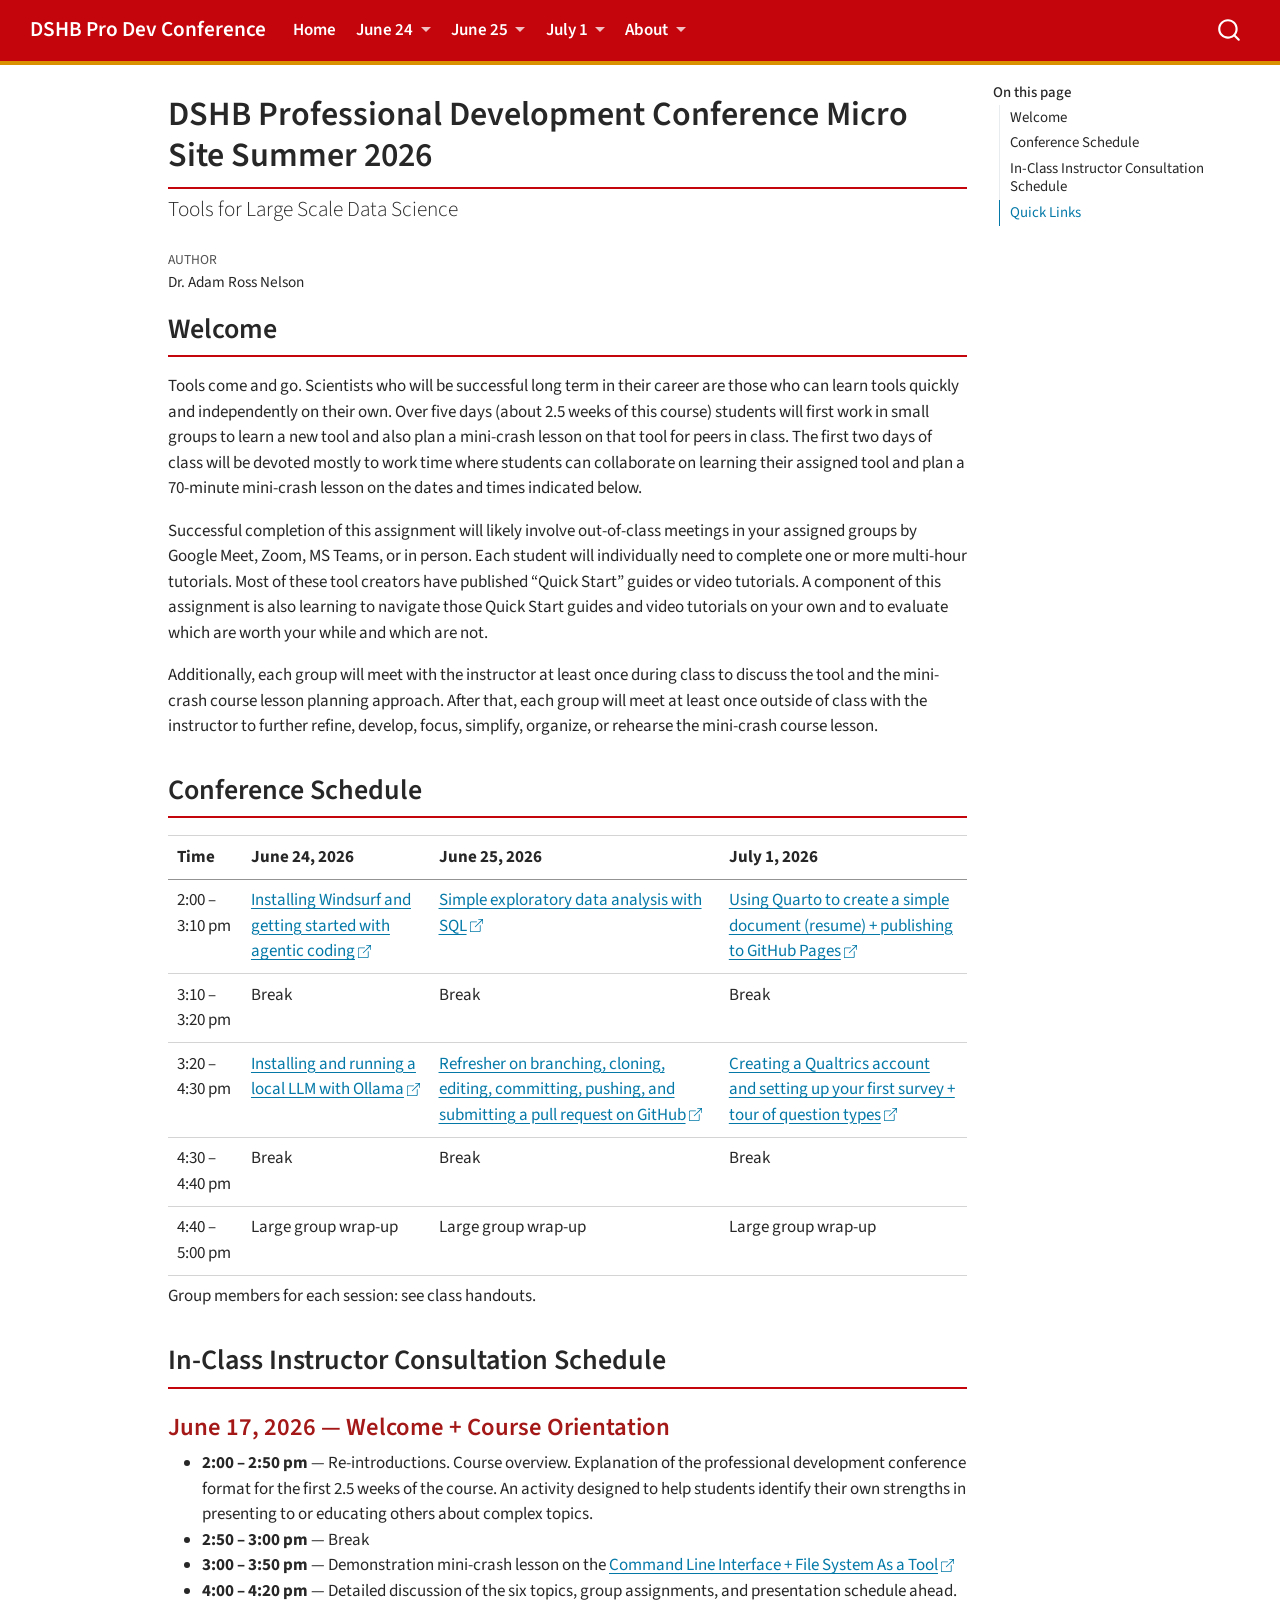
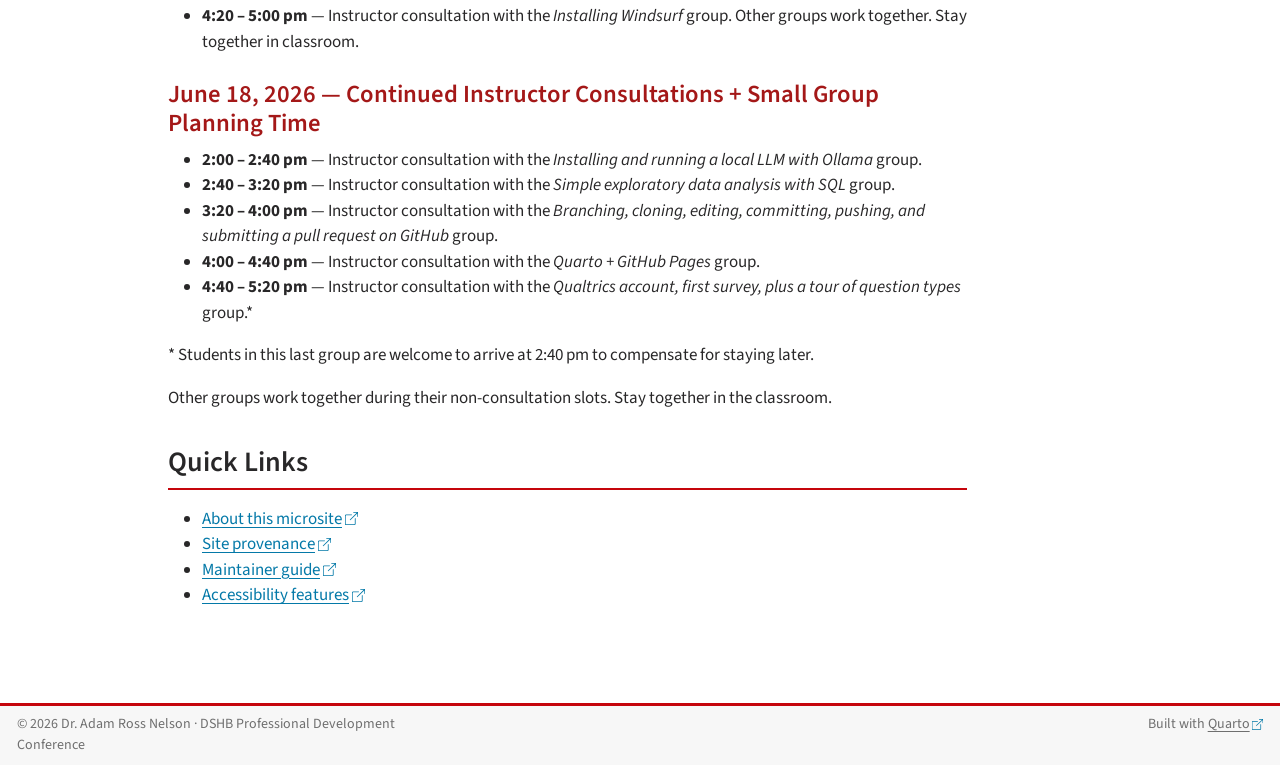
==== index.html @ 9e58dafc "Built site for gh-pages" ====
<!DOCTYPE html>
<html xmlns="http://www.w3.org/1999/xhtml" lang="en" xml:lang="en"><head>

<meta charset="utf-8">
<meta name="generator" content="quarto-1.6.39">

<meta name="viewport" content="width=device-width, initial-scale=1.0, user-scalable=yes">

<meta name="author" content="Dr.&nbsp;Adam Ross Nelson">

<title>DSHB Professional Development Conference Micro Site Summer 2026 – DSHB Pro Dev Conference</title>
<style>
code{white-space: pre-wrap;}
span.smallcaps{font-variant: small-caps;}
div.columns{display: flex; gap: min(4vw, 1.5em);}
div.column{flex: auto; overflow-x: auto;}
div.hanging-indent{margin-left: 1.5em; text-indent: -1.5em;}
ul.task-list{list-style: none;}
ul.task-list li input[type="checkbox"] {
  width: 0.8em;
  margin: 0 0.8em 0.2em -1em; /* quarto-specific, see https://github.com/quarto-dev/quarto-cli/issues/4556 */ 
  vertical-align: middle;
}
</style>


<script src="site_libs/quarto-nav/quarto-nav.js"></script>
<script src="site_libs/clipboard/clipboard.min.js"></script>
<script src="site_libs/quarto-search/autocomplete.umd.js"></script>
<script src="site_libs/quarto-search/fuse.min.js"></script>
<script src="site_libs/quarto-search/quarto-search.js"></script>
<meta name="quarto:offset" content="./">
<script src="site_libs/quarto-html/quarto.js"></script>
<script src="site_libs/quarto-html/popper.min.js"></script>
<script src="site_libs/quarto-html/tippy.umd.min.js"></script>
<script src="site_libs/quarto-html/anchor.min.js"></script>
<link href="site_libs/quarto-html/tippy.css" rel="stylesheet">
<link href="site_libs/quarto-html/quarto-syntax-highlighting-e26003cea8cd680ca0c55a263523d882.css" rel="stylesheet" id="quarto-text-highlighting-styles">
<script src="site_libs/bootstrap/bootstrap.min.js"></script>
<link href="site_libs/bootstrap/bootstrap-icons.css" rel="stylesheet">
<link href="site_libs/bootstrap/bootstrap-525c7c8bb0bfc85560ce7a833b1a6dbb.min.css" rel="stylesheet" append-hash="true" id="quarto-bootstrap" data-mode="light">
<script id="quarto-search-options" type="application/json">{
  "location": "navbar",
  "copy-button": false,
  "collapse-after": 3,
  "panel-placement": "end",
  "type": "overlay",
  "limit": 50,
  "keyboard-shortcut": [
    "f",
    "/",
    "s"
  ],
  "show-item-context": false,
  "language": {
    "search-no-results-text": "No results",
    "search-matching-documents-text": "matching documents",
    "search-copy-link-title": "Copy link to search",
    "search-hide-matches-text": "Hide additional matches",
    "search-more-match-text": "more match in this document",
    "search-more-matches-text": "more matches in this document",
    "search-clear-button-title": "Clear",
    "search-text-placeholder": "",
    "search-detached-cancel-button-title": "Cancel",
    "search-submit-button-title": "Submit",
    "search-label": "Search"
  }
}</script>


<link rel="stylesheet" href="styles.css">
</head>

<body class="nav-fixed">

<div id="quarto-search-results"></div>
  <header id="quarto-header" class="headroom fixed-top">
    <nav class="navbar navbar-expand-lg " data-bs-theme="dark">
      <div class="navbar-container container-fluid">
      <div class="navbar-brand-container mx-auto">
    <a class="navbar-brand" href="./index.html">
    <span class="navbar-title">DSHB Pro Dev Conference</span>
    </a>
  </div>
            <div id="quarto-search" class="" title="Search"></div>
          <button class="navbar-toggler" type="button" data-bs-toggle="collapse" data-bs-target="#navbarCollapse" aria-controls="navbarCollapse" role="menu" aria-expanded="false" aria-label="Toggle navigation" onclick="if (window.quartoToggleHeadroom) { window.quartoToggleHeadroom(); }">
  <span class="navbar-toggler-icon"></span>
</button>
          <div class="collapse navbar-collapse" id="navbarCollapse">
            <ul class="navbar-nav navbar-nav-scroll me-auto">
  <li class="nav-item">
    <a class="nav-link active" href="./index.html" aria-current="page"> 
<span class="menu-text">Home</span></a>
  </li>  
  <li class="nav-item dropdown ">
    <a class="nav-link dropdown-toggle" href="#" id="nav-menu-june-24" role="link" data-bs-toggle="dropdown" aria-expanded="false">
 <span class="menu-text">June 24</span>
    </a>
    <ul class="dropdown-menu" aria-labelledby="nav-menu-june-24">    
        <li>
    <a class="dropdown-item" href="./topics/windsurf.html">
 <span class="dropdown-text">Installing Windsurf and Getting Started with Agentic Coding</span></a>
  </li>  
        <li>
    <a class="dropdown-item" href="./topics/ollama.html">
 <span class="dropdown-text">Installing and Running a Local LLM with Ollama</span></a>
  </li>  
    </ul>
  </li>
  <li class="nav-item dropdown ">
    <a class="nav-link dropdown-toggle" href="#" id="nav-menu-june-25" role="link" data-bs-toggle="dropdown" aria-expanded="false">
 <span class="menu-text">June 25</span>
    </a>
    <ul class="dropdown-menu" aria-labelledby="nav-menu-june-25">    
        <li>
    <a class="dropdown-item" href="./topics/sql.html">
 <span class="dropdown-text">Simple Exploratory Data Analysis with SQL</span></a>
  </li>  
        <li>
    <a class="dropdown-item" href="./topics/github.html">
 <span class="dropdown-text">GitHub Refresher (Branching, Pull Requests, and More)</span></a>
  </li>  
    </ul>
  </li>
  <li class="nav-item dropdown ">
    <a class="nav-link dropdown-toggle" href="#" id="nav-menu-july-1" role="link" data-bs-toggle="dropdown" aria-expanded="false">
 <span class="menu-text">July 1</span>
    </a>
    <ul class="dropdown-menu" aria-labelledby="nav-menu-july-1">    
        <li>
    <a class="dropdown-item" href="./topics/quarto.html">
 <span class="dropdown-text">Using Quarto to Create a Simple Document</span></a>
  </li>  
        <li>
    <a class="dropdown-item" href="./topics/qualtrics.html">
 <span class="dropdown-text">Creating a Qualtrics Account and First Survey</span></a>
  </li>  
    </ul>
  </li>
  <li class="nav-item dropdown ">
    <a class="nav-link dropdown-toggle" href="#" id="nav-menu-about" role="link" data-bs-toggle="dropdown" aria-expanded="false">
 <span class="menu-text">About</span>
    </a>
    <ul class="dropdown-menu" aria-labelledby="nav-menu-about">    
        <li>
    <a class="dropdown-item" href="./about.html">
 <span class="dropdown-text">About This Microsite</span></a>
  </li>  
        <li>
    <a class="dropdown-item" href="./provenance.html">
 <span class="dropdown-text">Site Provenance</span></a>
  </li>  
        <li>
    <a class="dropdown-item" href="./maintainer-guide.html">
 <span class="dropdown-text">Maintainer Guide</span></a>
  </li>  
        <li>
    <a class="dropdown-item" href="./accessibility.html">
 <span class="dropdown-text">Accessibility Features</span></a>
  </li>  
    </ul>
  </li>
</ul>
          </div> <!-- /navcollapse -->
            <div class="quarto-navbar-tools">
</div>
      </div> <!-- /container-fluid -->
    </nav>
</header>
<!-- content -->
<div id="quarto-content" class="quarto-container page-columns page-rows-contents page-layout-article page-navbar">
<!-- sidebar -->
<!-- margin-sidebar -->
    <div id="quarto-margin-sidebar" class="sidebar margin-sidebar">
        <nav id="TOC" role="doc-toc" class="toc-active">
    <h2 id="toc-title">On this page</h2>
   
  <ul>
  <li><a href="#welcome" id="toc-welcome" class="nav-link active" data-scroll-target="#welcome">Welcome</a></li>
  <li><a href="#conference-schedule" id="toc-conference-schedule" class="nav-link" data-scroll-target="#conference-schedule">Conference Schedule</a></li>
  <li><a href="#in-class-instructor-consultation-schedule" id="toc-in-class-instructor-consultation-schedule" class="nav-link" data-scroll-target="#in-class-instructor-consultation-schedule">In-Class Instructor Consultation Schedule</a>
  <ul class="collapse">
  <li><a href="#june-17-2026-welcome-course-orientation" id="toc-june-17-2026-welcome-course-orientation" class="nav-link" data-scroll-target="#june-17-2026-welcome-course-orientation">June 17, 2026 — Welcome + Course Orientation</a></li>
  <li><a href="#june-18-2026-continued-instructor-consultations-small-group-planning-time" id="toc-june-18-2026-continued-instructor-consultations-small-group-planning-time" class="nav-link" data-scroll-target="#june-18-2026-continued-instructor-consultations-small-group-planning-time">June 18, 2026 — Continued Instructor Consultations + Small Group Planning Time</a></li>
  </ul></li>
  <li><a href="#quick-links" id="toc-quick-links" class="nav-link" data-scroll-target="#quick-links">Quick Links</a></li>
  </ul>
</nav>
    </div>
<!-- main -->
<main class="content" id="quarto-document-content">

<header id="title-block-header" class="quarto-title-block default">
<div class="quarto-title">
<h1 class="title">DSHB Professional Development Conference Micro Site Summer 2026</h1>
<p class="subtitle lead">Tools for Large Scale Data Science</p>
</div>



<div class="quarto-title-meta">

    <div>
    <div class="quarto-title-meta-heading">Author</div>
    <div class="quarto-title-meta-contents">
             <p>Dr.&nbsp;Adam Ross Nelson </p>
          </div>
  </div>
    
  
    
  </div>
  


</header>


<section id="welcome" class="level2">
<h2 class="anchored" data-anchor-id="welcome">Welcome</h2>
<p>Tools come and go. Scientists who will be successful long term in their career are those who can learn tools quickly and independently on their own. Over five days (about 2.5 weeks of this course) students will first work in small groups to learn a new tool and also plan a mini-crash lesson on that tool for peers in class. The first two days of class will be devoted mostly to work time where students can collaborate on learning their assigned tool and plan a 70-minute mini-crash lesson on the dates and times indicated below.</p>
<p>Successful completion of this assignment will likely involve out-of-class meetings in your assigned groups by Google Meet, Zoom, MS Teams, or in person. Each student will individually need to complete one or more multi-hour tutorials. Most of these tool creators have published “Quick Start” guides or video tutorials. A component of this assignment is also learning to navigate those Quick Start guides and video tutorials on your own and to evaluate which are worth your while and which are not.</p>
<p>Additionally, each group will meet with the instructor at least once during class to discuss the tool and the mini-crash course lesson planning approach. After that, each group will meet at least once outside of class with the instructor to further refine, develop, focus, simplify, organize, or rehearse the mini-crash course lesson.</p>
</section>
<section id="conference-schedule" class="level2">
<h2 class="anchored" data-anchor-id="conference-schedule">Conference Schedule</h2>
<table class="caption-top table">
<thead>
<tr class="header">
<th>Time</th>
<th>June 24, 2026</th>
<th>June 25, 2026</th>
<th>July 1, 2026</th>
</tr>
</thead>
<tbody>
<tr class="odd">
<td>2:00 – 3:10 pm</td>
<td><a href="./topics/windsurf.html">Installing Windsurf and getting started with agentic coding</a></td>
<td><a href="./topics/sql.html">Simple exploratory data analysis with SQL</a></td>
<td><a href="./topics/quarto.html">Using Quarto to create a simple document (resume) + publishing to GitHub Pages</a></td>
</tr>
<tr class="even">
<td>3:10 – 3:20 pm</td>
<td>Break</td>
<td>Break</td>
<td>Break</td>
</tr>
<tr class="odd">
<td>3:20 – 4:30 pm</td>
<td><a href="./topics/ollama.html">Installing and running a local LLM with Ollama</a></td>
<td><a href="./topics/github.html">Refresher on branching, cloning, editing, committing, pushing, and submitting a pull request on GitHub</a></td>
<td><a href="./topics/qualtrics.html">Creating a Qualtrics account and setting up your first survey + tour of question types</a></td>
</tr>
<tr class="even">
<td>4:30 – 4:40 pm</td>
<td>Break</td>
<td>Break</td>
<td>Break</td>
</tr>
<tr class="odd">
<td>4:40 – 5:00 pm</td>
<td>Large group wrap-up</td>
<td>Large group wrap-up</td>
<td>Large group wrap-up</td>
</tr>
</tbody>
</table>
<p>Group members for each session: see class handouts.</p>
</section>
<section id="in-class-instructor-consultation-schedule" class="level2">
<h2 class="anchored" data-anchor-id="in-class-instructor-consultation-schedule">In-Class Instructor Consultation Schedule</h2>
<section id="june-17-2026-welcome-course-orientation" class="level3">
<h3 class="anchored" data-anchor-id="june-17-2026-welcome-course-orientation">June 17, 2026 — Welcome + Course Orientation</h3>
<ul>
<li><strong>2:00 – 2:50 pm</strong> — Re-introductions. Course overview. Explanation of the professional development conference format for the first 2.5 weeks of the course. An activity designed to help students identify their own strengths in presenting to or educating others about complex topics.</li>
<li><strong>2:50 – 3:00 pm</strong> — Break</li>
<li><strong>3:00 – 3:50 pm</strong> — Demonstration mini-crash lesson on the <a href="./topics/cli.html">Command Line Interface + File System As a Tool</a></li>
<li><strong>4:00 – 4:20 pm</strong> — Detailed discussion of the six topics, group assignments, and presentation schedule ahead.</li>
<li><strong>4:20 – 5:00 pm</strong> — Instructor consultation with the <em>Installing Windsurf</em> group. Other groups work together. Stay together in classroom.</li>
</ul>
</section>
<section id="june-18-2026-continued-instructor-consultations-small-group-planning-time" class="level3">
<h3 class="anchored" data-anchor-id="june-18-2026-continued-instructor-consultations-small-group-planning-time">June 18, 2026 — Continued Instructor Consultations + Small Group Planning Time</h3>
<ul>
<li><strong>2:00 – 2:40 pm</strong> — Instructor consultation with the <em>Installing and running a local LLM with Ollama</em> group.</li>
<li><strong>2:40 – 3:20 pm</strong> — Instructor consultation with the <em>Simple exploratory data analysis with SQL</em> group.</li>
<li><strong>3:20 – 4:00 pm</strong> — Instructor consultation with the <em>Branching, cloning, editing, committing, pushing, and submitting a pull request on GitHub</em> group.</li>
<li><strong>4:00 – 4:40 pm</strong> — Instructor consultation with the <em>Quarto + GitHub Pages</em> group.</li>
<li><strong>4:40 – 5:20 pm</strong> — Instructor consultation with the <em>Qualtrics account, first survey, plus a tour of question types</em> group.*</li>
</ul>
<p>* Students in this last group are welcome to arrive at 2:40 pm to compensate for staying later.</p>
<p>Other groups work together during their non-consultation slots. Stay together in the classroom.</p>
</section>
</section>
<section id="quick-links" class="level2">
<h2 class="anchored" data-anchor-id="quick-links">Quick Links</h2>
<ul>
<li><a href="./about.html">About this microsite</a></li>
<li><a href="./provenance.html">Site provenance</a></li>
<li><a href="./maintainer-guide.html">Maintainer guide</a></li>
<li><a href="./accessibility.html">Accessibility features</a></li>
</ul>


</section>

<a onclick="window.scrollTo(0, 0); return false;" role="button" id="quarto-back-to-top"><i class="bi bi-arrow-up"></i> Back to top</a></main> <!-- /main -->
<script id="quarto-html-after-body" type="application/javascript">
window.document.addEventListener("DOMContentLoaded", function (event) {
  const toggleBodyColorMode = (bsSheetEl) => {
    const mode = bsSheetEl.getAttribute("data-mode");
    const bodyEl = window.document.querySelector("body");
    if (mode === "dark") {
      bodyEl.classList.add("quarto-dark");
      bodyEl.classList.remove("quarto-light");
    } else {
      bodyEl.classList.add("quarto-light");
      bodyEl.classList.remove("quarto-dark");
    }
  }
  const toggleBodyColorPrimary = () => {
    const bsSheetEl = window.document.querySelector("link#quarto-bootstrap");
    if (bsSheetEl) {
      toggleBodyColorMode(bsSheetEl);
    }
  }
  toggleBodyColorPrimary();  
  const icon = "";
  const anchorJS = new window.AnchorJS();
  anchorJS.options = {
    placement: 'right',
    icon: icon
  };
  anchorJS.add('.anchored');
  const isCodeAnnotation = (el) => {
    for (const clz of el.classList) {
      if (clz.startsWith('code-annotation-')) {                     
        return true;
      }
    }
    return false;
  }
  const onCopySuccess = function(e) {
    // button target
    const button = e.trigger;
    // don't keep focus
    button.blur();
    // flash "checked"
    button.classList.add('code-copy-button-checked');
    var currentTitle = button.getAttribute("title");
    button.setAttribute("title", "Copied!");
    let tooltip;
    if (window.bootstrap) {
      button.setAttribute("data-bs-toggle", "tooltip");
      button.setAttribute("data-bs-placement", "left");
      button.setAttribute("data-bs-title", "Copied!");
      tooltip = new bootstrap.Tooltip(button, 
        { trigger: "manual", 
          customClass: "code-copy-button-tooltip",
          offset: [0, -8]});
      tooltip.show();    
    }
    setTimeout(function() {
      if (tooltip) {
        tooltip.hide();
        button.removeAttribute("data-bs-title");
        button.removeAttribute("data-bs-toggle");
        button.removeAttribute("data-bs-placement");
      }
      button.setAttribute("title", currentTitle);
      button.classList.remove('code-copy-button-checked');
    }, 1000);
    // clear code selection
    e.clearSelection();
  }
  const getTextToCopy = function(trigger) {
      const codeEl = trigger.previousElementSibling.cloneNode(true);
      for (const childEl of codeEl.children) {
        if (isCodeAnnotation(childEl)) {
          childEl.remove();
        }
      }
      return codeEl.innerText;
  }
  const clipboard = new window.ClipboardJS('.code-copy-button:not([data-in-quarto-modal])', {
    text: getTextToCopy
  });
  clipboard.on('success', onCopySuccess);
  if (window.document.getElementById('quarto-embedded-source-code-modal')) {
    const clipboardModal = new window.ClipboardJS('.code-copy-button[data-in-quarto-modal]', {
      text: getTextToCopy,
      container: window.document.getElementById('quarto-embedded-source-code-modal')
    });
    clipboardModal.on('success', onCopySuccess);
  }
    var localhostRegex = new RegExp(/^(?:http|https):\/\/localhost\:?[0-9]*\//);
    var mailtoRegex = new RegExp(/^mailto:/);
      var filterRegex = new RegExp("https:\/\/adamrossnelson\.github\.io\/dshb-mock-micro\/");
    var isInternal = (href) => {
        return filterRegex.test(href) || localhostRegex.test(href) || mailtoRegex.test(href);
    }
    // Inspect non-navigation links and adorn them if external
 	var links = window.document.querySelectorAll('a[href]:not(.nav-link):not(.navbar-brand):not(.toc-action):not(.sidebar-link):not(.sidebar-item-toggle):not(.pagination-link):not(.no-external):not([aria-hidden]):not(.dropdown-item):not(.quarto-navigation-tool):not(.about-link)');
    for (var i=0; i<links.length; i++) {
      const link = links[i];
      if (!isInternal(link.href)) {
        // undo the damage that might have been done by quarto-nav.js in the case of
        // links that we want to consider external
        if (link.dataset.originalHref !== undefined) {
          link.href = link.dataset.originalHref;
        }
          // target, if specified
          link.setAttribute("target", "_blank");
          if (link.getAttribute("rel") === null) {
            link.setAttribute("rel", "noopener");
          }
          // default icon
          link.classList.add("external");
      }
    }
  function tippyHover(el, contentFn, onTriggerFn, onUntriggerFn) {
    const config = {
      allowHTML: true,
      maxWidth: 500,
      delay: 100,
      arrow: false,
      appendTo: function(el) {
          return el.parentElement;
      },
      interactive: true,
      interactiveBorder: 10,
      theme: 'quarto',
      placement: 'bottom-start',
    };
    if (contentFn) {
      config.content = contentFn;
    }
    if (onTriggerFn) {
      config.onTrigger = onTriggerFn;
    }
    if (onUntriggerFn) {
      config.onUntrigger = onUntriggerFn;
    }
    window.tippy(el, config); 
  }
  const noterefs = window.document.querySelectorAll('a[role="doc-noteref"]');
  for (var i=0; i<noterefs.length; i++) {
    const ref = noterefs[i];
    tippyHover(ref, function() {
      // use id or data attribute instead here
      let href = ref.getAttribute('data-footnote-href') || ref.getAttribute('href');
      try { href = new URL(href).hash; } catch {}
      const id = href.replace(/^#\/?/, "");
      const note = window.document.getElementById(id);
      if (note) {
        return note.innerHTML;
      } else {
        return "";
      }
    });
  }
  const xrefs = window.document.querySelectorAll('a.quarto-xref');
  const processXRef = (id, note) => {
    // Strip column container classes
    const stripColumnClz = (el) => {
      el.classList.remove("page-full", "page-columns");
      if (el.children) {
        for (const child of el.children) {
          stripColumnClz(child);
        }
      }
    }
    stripColumnClz(note)
    if (id === null || id.startsWith('sec-')) {
      // Special case sections, only their first couple elements
      const container = document.createElement("div");
      if (note.children && note.children.length > 2) {
        container.appendChild(note.children[0].cloneNode(true));
        for (let i = 1; i < note.children.length; i++) {
          const child = note.children[i];
          if (child.tagName === "P" && child.innerText === "") {
            continue;
          } else {
            container.appendChild(child.cloneNode(true));
            break;
          }
        }
        if (window.Quarto?.typesetMath) {
          window.Quarto.typesetMath(container);
        }
        return container.innerHTML
      } else {
        if (window.Quarto?.typesetMath) {
          window.Quarto.typesetMath(note);
        }
        return note.innerHTML;
      }
    } else {
      // Remove any anchor links if they are present
      const anchorLink = note.querySelector('a.anchorjs-link');
      if (anchorLink) {
        anchorLink.remove();
      }
      if (window.Quarto?.typesetMath) {
        window.Quarto.typesetMath(note);
      }
      if (note.classList.contains("callout")) {
        return note.outerHTML;
      } else {
        return note.innerHTML;
      }
    }
  }
  for (var i=0; i<xrefs.length; i++) {
    const xref = xrefs[i];
    tippyHover(xref, undefined, function(instance) {
      instance.disable();
      let url = xref.getAttribute('href');
      let hash = undefined; 
      if (url.startsWith('#')) {
        hash = url;
      } else {
        try { hash = new URL(url).hash; } catch {}
      }
      if (hash) {
        const id = hash.replace(/^#\/?/, "");
        const note = window.document.getElementById(id);
        if (note !== null) {
          try {
            const html = processXRef(id, note.cloneNode(true));
            instance.setContent(html);
          } finally {
            instance.enable();
            instance.show();
          }
        } else {
          // See if we can fetch this
          fetch(url.split('#')[0])
          .then(res => res.text())
          .then(html => {
            const parser = new DOMParser();
            const htmlDoc = parser.parseFromString(html, "text/html");
            const note = htmlDoc.getElementById(id);
            if (note !== null) {
              const html = processXRef(id, note);
              instance.setContent(html);
            } 
          }).finally(() => {
            instance.enable();
            instance.show();
          });
        }
      } else {
        // See if we can fetch a full url (with no hash to target)
        // This is a special case and we should probably do some content thinning / targeting
        fetch(url)
        .then(res => res.text())
        .then(html => {
          const parser = new DOMParser();
          const htmlDoc = parser.parseFromString(html, "text/html");
          const note = htmlDoc.querySelector('main.content');
          if (note !== null) {
            // This should only happen for chapter cross references
            // (since there is no id in the URL)
            // remove the first header
            if (note.children.length > 0 && note.children[0].tagName === "HEADER") {
              note.children[0].remove();
            }
            const html = processXRef(null, note);
            instance.setContent(html);
          } 
        }).finally(() => {
          instance.enable();
          instance.show();
        });
      }
    }, function(instance) {
    });
  }
      let selectedAnnoteEl;
      const selectorForAnnotation = ( cell, annotation) => {
        let cellAttr = 'data-code-cell="' + cell + '"';
        let lineAttr = 'data-code-annotation="' +  annotation + '"';
        const selector = 'span[' + cellAttr + '][' + lineAttr + ']';
        return selector;
      }
      const selectCodeLines = (annoteEl) => {
        const doc = window.document;
        const targetCell = annoteEl.getAttribute("data-target-cell");
        const targetAnnotation = annoteEl.getAttribute("data-target-annotation");
        const annoteSpan = window.document.querySelector(selectorForAnnotation(targetCell, targetAnnotation));
        const lines = annoteSpan.getAttribute("data-code-lines").split(",");
        const lineIds = lines.map((line) => {
          return targetCell + "-" + line;
        })
        let top = null;
        let height = null;
        let parent = null;
        if (lineIds.length > 0) {
            //compute the position of the single el (top and bottom and make a div)
            const el = window.document.getElementById(lineIds[0]);
            top = el.offsetTop;
            height = el.offsetHeight;
            parent = el.parentElement.parentElement;
          if (lineIds.length > 1) {
            const lastEl = window.document.getElementById(lineIds[lineIds.length - 1]);
            const bottom = lastEl.offsetTop + lastEl.offsetHeight;
            height = bottom - top;
          }
          if (top !== null && height !== null && parent !== null) {
            // cook up a div (if necessary) and position it 
            let div = window.document.getElementById("code-annotation-line-highlight");
            if (div === null) {
              div = window.document.createElement("div");
              div.setAttribute("id", "code-annotation-line-highlight");
              div.style.position = 'absolute';
              parent.appendChild(div);
            }
            div.style.top = top - 2 + "px";
            div.style.height = height + 4 + "px";
            div.style.left = 0;
            let gutterDiv = window.document.getElementById("code-annotation-line-highlight-gutter");
            if (gutterDiv === null) {
              gutterDiv = window.document.createElement("div");
              gutterDiv.setAttribute("id", "code-annotation-line-highlight-gutter");
              gutterDiv.style.position = 'absolute';
              const codeCell = window.document.getElementById(targetCell);
              const gutter = codeCell.querySelector('.code-annotation-gutter');
              gutter.appendChild(gutterDiv);
            }
            gutterDiv.style.top = top - 2 + "px";
            gutterDiv.style.height = height + 4 + "px";
          }
          selectedAnnoteEl = annoteEl;
        }
      };
      const unselectCodeLines = () => {
        const elementsIds = ["code-annotation-line-highlight", "code-annotation-line-highlight-gutter"];
        elementsIds.forEach((elId) => {
          const div = window.document.getElementById(elId);
          if (div) {
            div.remove();
          }
        });
        selectedAnnoteEl = undefined;
      };
        // Handle positioning of the toggle
    window.addEventListener(
      "resize",
      throttle(() => {
        elRect = undefined;
        if (selectedAnnoteEl) {
          selectCodeLines(selectedAnnoteEl);
        }
      }, 10)
    );
    function throttle(fn, ms) {
    let throttle = false;
    let timer;
      return (...args) => {
        if(!throttle) { // first call gets through
            fn.apply(this, args);
            throttle = true;
        } else { // all the others get throttled
            if(timer) clearTimeout(timer); // cancel #2
            timer = setTimeout(() => {
              fn.apply(this, args);
              timer = throttle = false;
            }, ms);
        }
      };
    }
      // Attach click handler to the DT
      const annoteDls = window.document.querySelectorAll('dt[data-target-cell]');
      for (const annoteDlNode of annoteDls) {
        annoteDlNode.addEventListener('click', (event) => {
          const clickedEl = event.target;
          if (clickedEl !== selectedAnnoteEl) {
            unselectCodeLines();
            const activeEl = window.document.querySelector('dt[data-target-cell].code-annotation-active');
            if (activeEl) {
              activeEl.classList.remove('code-annotation-active');
            }
            selectCodeLines(clickedEl);
            clickedEl.classList.add('code-annotation-active');
          } else {
            // Unselect the line
            unselectCodeLines();
            clickedEl.classList.remove('code-annotation-active');
          }
        });
      }
  const findCites = (el) => {
    const parentEl = el.parentElement;
    if (parentEl) {
      const cites = parentEl.dataset.cites;
      if (cites) {
        return {
          el,
          cites: cites.split(' ')
        };
      } else {
        return findCites(el.parentElement)
      }
    } else {
      return undefined;
    }
  };
  var bibliorefs = window.document.querySelectorAll('a[role="doc-biblioref"]');
  for (var i=0; i<bibliorefs.length; i++) {
    const ref = bibliorefs[i];
    const citeInfo = findCites(ref);
    if (citeInfo) {
      tippyHover(citeInfo.el, function() {
        var popup = window.document.createElement('div');
        citeInfo.cites.forEach(function(cite) {
          var citeDiv = window.document.createElement('div');
          citeDiv.classList.add('hanging-indent');
          citeDiv.classList.add('csl-entry');
          var biblioDiv = window.document.getElementById('ref-' + cite);
          if (biblioDiv) {
            citeDiv.innerHTML = biblioDiv.innerHTML;
          }
          popup.appendChild(citeDiv);
        });
        return popup.innerHTML;
      });
    }
  }
});
</script>
</div> <!-- /content -->
<footer class="footer">
  <div class="nav-footer">
    <div class="nav-footer-left">
<p>© 2026 Dr.&nbsp;Adam Ross Nelson · DSHB Professional Development Conference</p>
</div>   
    <div class="nav-footer-center">
      &nbsp;
    </div>
    <div class="nav-footer-right">
<p>Built with <a href="https://quarto.org/">Quarto</a></p>
</div>
  </div>
</footer>




</body></html>
---- site_libs/quarto-html/tippy.css ----
.tippy-box[data-animation=fade][data-state=hidden]{opacity:0}[data-tippy-root]{max-width:calc(100vw - 10px)}.tippy-box{position:relative;background-color:#333;color:#fff;border-radius:4px;font-size:14px;line-height:1.4;white-space:normal;outline:0;transition-property:transform,visibility,opacity}.tippy-box[data-placement^=top]>.tippy-arrow{bottom:0}.tippy-box[data-placement^=top]>.tippy-arrow:before{bottom:-7px;left:0;border-width:8px 8px 0;border-top-color:initial;transform-origin:center top}.tippy-box[data-placement^=bottom]>.tippy-arrow{top:0}.tippy-box[data-placement^=bottom]>.tippy-arrow:before{top:-7px;left:0;border-width:0 8px 8px;border-bottom-color:initial;transform-origin:center bottom}.tippy-box[data-placement^=left]>.tippy-arrow{right:0}.tippy-box[data-placement^=left]>.tippy-arrow:before{border-width:8px 0 8px 8px;border-left-color:initial;right:-7px;transform-origin:center left}.tippy-box[data-placement^=right]>.tippy-arrow{left:0}.tippy-box[data-placement^=right]>.tippy-arrow:before{left:-7px;border-width:8px 8px 8px 0;border-right-color:initial;transform-origin:center right}.tippy-box[data-inertia][data-state=visible]{transition-timing-function:cubic-bezier(.54,1.5,.38,1.11)}.tippy-arrow{width:16px;height:16px;color:#333}.tippy-arrow:before{content:"";position:absolute;border-color:transparent;border-style:solid}.tippy-content{position:relative;padding:5px 9px;z-index:1}
---- site_libs/quarto-html/quarto-syntax-highlighting-e26003cea8cd680ca0c55a263523d882.css ----
/* quarto syntax highlight colors */
:root {
  --quarto-hl-ot-color: #003B4F;
  --quarto-hl-at-color: #657422;
  --quarto-hl-ss-color: #20794D;
  --quarto-hl-an-color: #5E5E5E;
  --quarto-hl-fu-color: #4758AB;
  --quarto-hl-st-color: #20794D;
  --quarto-hl-cf-color: #003B4F;
  --quarto-hl-op-color: #5E5E5E;
  --quarto-hl-er-color: #AD0000;
  --quarto-hl-bn-color: #AD0000;
  --quarto-hl-al-color: #AD0000;
  --quarto-hl-va-color: #111111;
  --quarto-hl-bu-color: inherit;
  --quarto-hl-ex-color: inherit;
  --quarto-hl-pp-color: #AD0000;
  --quarto-hl-in-color: #5E5E5E;
  --quarto-hl-vs-color: #20794D;
  --quarto-hl-wa-color: #5E5E5E;
  --quarto-hl-do-color: #5E5E5E;
  --quarto-hl-im-color: #00769E;
  --quarto-hl-ch-color: #20794D;
  --quarto-hl-dt-color: #AD0000;
  --quarto-hl-fl-color: #AD0000;
  --quarto-hl-co-color: #5E5E5E;
  --quarto-hl-cv-color: #5E5E5E;
  --quarto-hl-cn-color: #8f5902;
  --quarto-hl-sc-color: #5E5E5E;
  --quarto-hl-dv-color: #AD0000;
  --quarto-hl-kw-color: #003B4F;
}

/* other quarto variables */
:root {
  --quarto-font-monospace: SFMono-Regular, Menlo, Monaco, Consolas, "Liberation Mono", "Courier New", monospace;
}

pre > code.sourceCode > span {
  color: #003B4F;
}

code span {
  color: #003B4F;
}

code.sourceCode > span {
  color: #003B4F;
}

div.sourceCode,
div.sourceCode pre.sourceCode {
  color: #003B4F;
}

code span.ot {
  color: #003B4F;
  font-style: inherit;
}

code span.at {
  color: #657422;
  font-style: inherit;
}

code span.ss {
  color: #20794D;
  font-style: inherit;
}

code span.an {
  color: #5E5E5E;
  font-style: inherit;
}

code span.fu {
  color: #4758AB;
  font-style: inherit;
}

code span.st {
  color: #20794D;
  font-style: inherit;
}

code span.cf {
  color: #003B4F;
  font-weight: bold;
  font-style: inherit;
}

code span.op {
  color: #5E5E5E;
  font-style: inherit;
}

code span.er {
  color: #AD0000;
  font-style: inherit;
}

code span.bn {
  color: #AD0000;
  font-style: inherit;
}

code span.al {
  color: #AD0000;
  font-style: inherit;
}

code span.va {
  color: #111111;
  font-style: inherit;
}

code span.bu {
  font-style: inherit;
}

code span.ex {
  font-style: inherit;
}

code span.pp {
  color: #AD0000;
  font-style: inherit;
}

code span.in {
  color: #5E5E5E;
  font-style: inherit;
}

code span.vs {
  color: #20794D;
  font-style: inherit;
}

code span.wa {
  color: #5E5E5E;
  font-style: italic;
}

code span.do {
  color: #5E5E5E;
  font-style: italic;
}

code span.im {
  color: #00769E;
  font-style: inherit;
}

code span.ch {
  color: #20794D;
  font-style: inherit;
}

code span.dt {
  color: #AD0000;
  font-style: inherit;
}

code span.fl {
  color: #AD0000;
  font-style: inherit;
}

code span.co {
  color: #5E5E5E;
  font-style: inherit;
}

code span.cv {
  color: #5E5E5E;
  font-style: italic;
}

code span.cn {
  color: #8f5902;
  font-style: inherit;
}

code span.sc {
  color: #5E5E5E;
  font-style: inherit;
}

code span.dv {
  color: #AD0000;
  font-style: inherit;
}

code span.kw {
  color: #003B4F;
  font-weight: bold;
  font-style: inherit;
}

.prevent-inlining {
  content: "</";
}

/*# sourceMappingURL=e90e9ab646ea9b1aaa61e089606e0f97.css.map */
---- styles.css ----
/* Small layout polish on top of the SCSS theme */

.session-meta {
  color: #646569;
  font-size: 0.95em;
  font-style: italic;
  margin-bottom: 1em;
}

.outline-block ul {
  list-style: none;
  padding-left: 0;
}

.outline-block li {
  padding: 0.4em 0;
  border-bottom: 1px dotted #DADFE1;
}

.outline-block li::before {
  content: "▸ ";
  color: #C5050C;
  font-weight: bold;
}
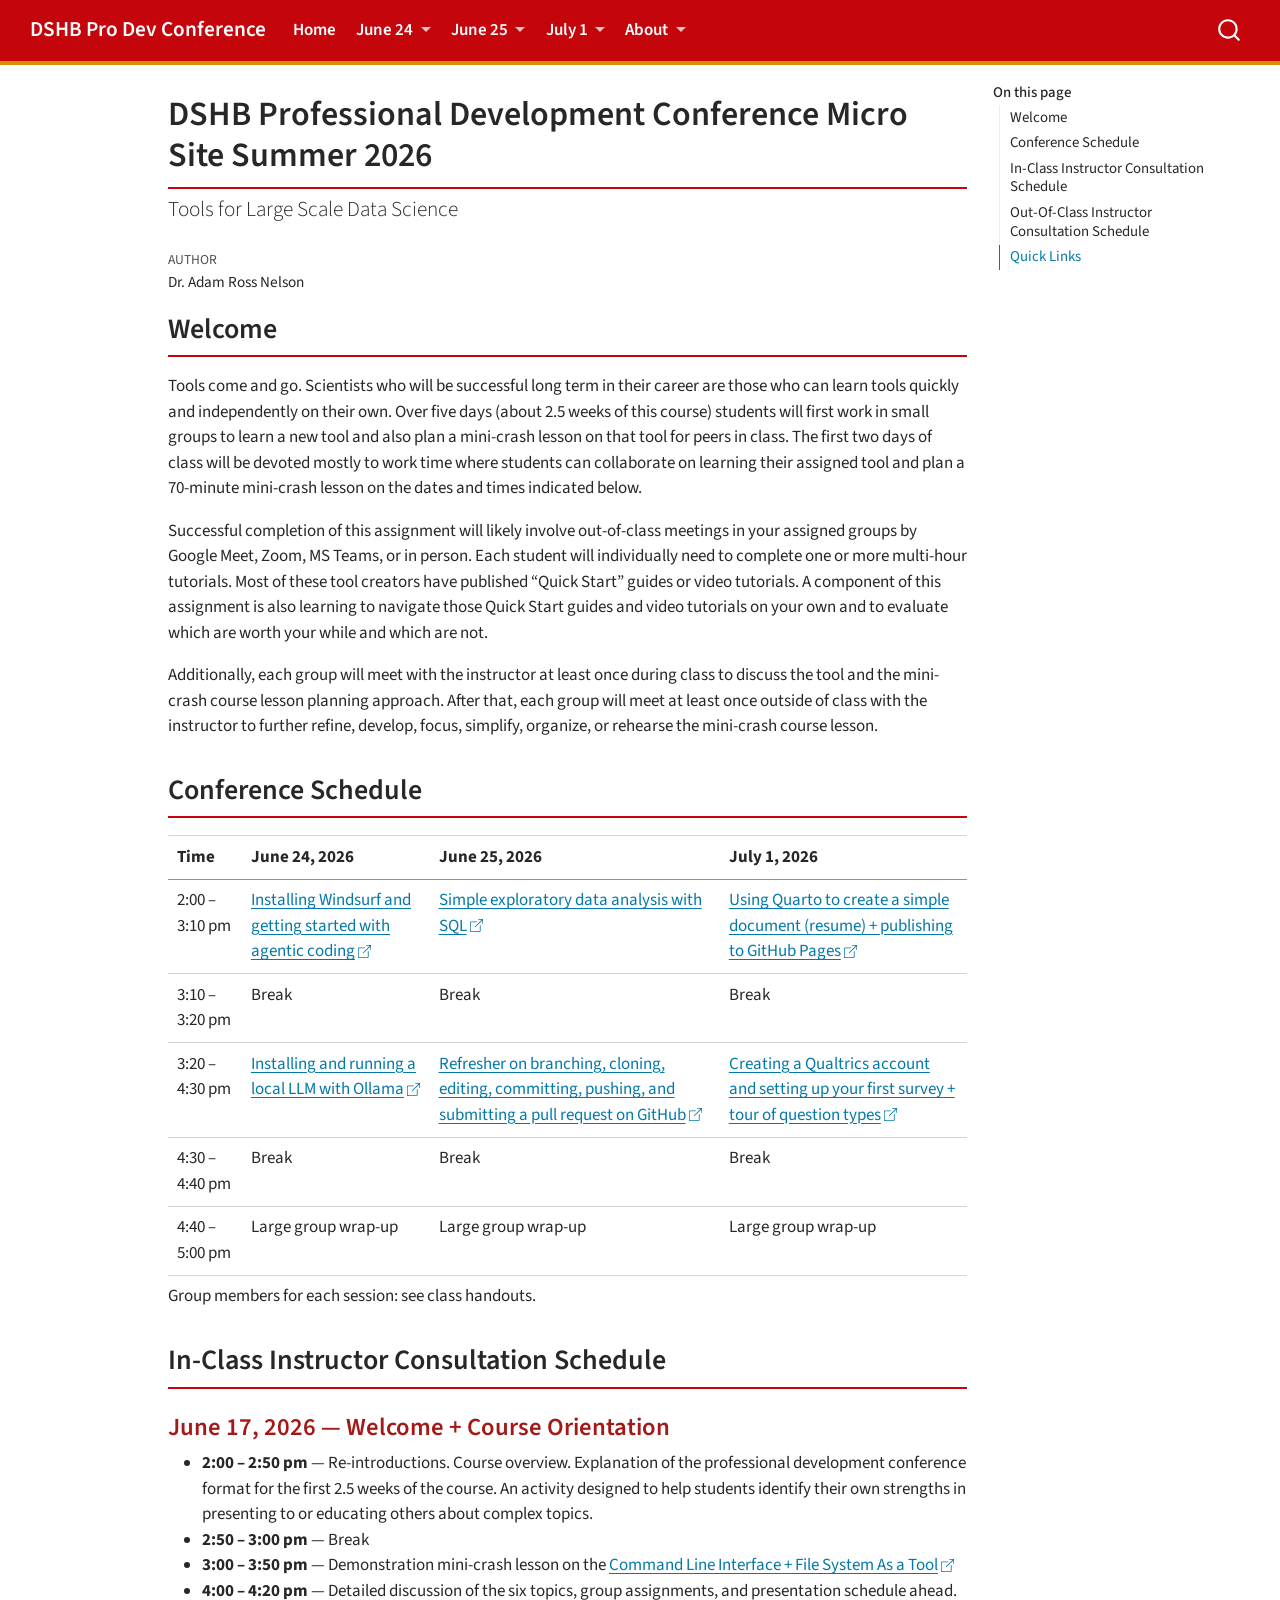
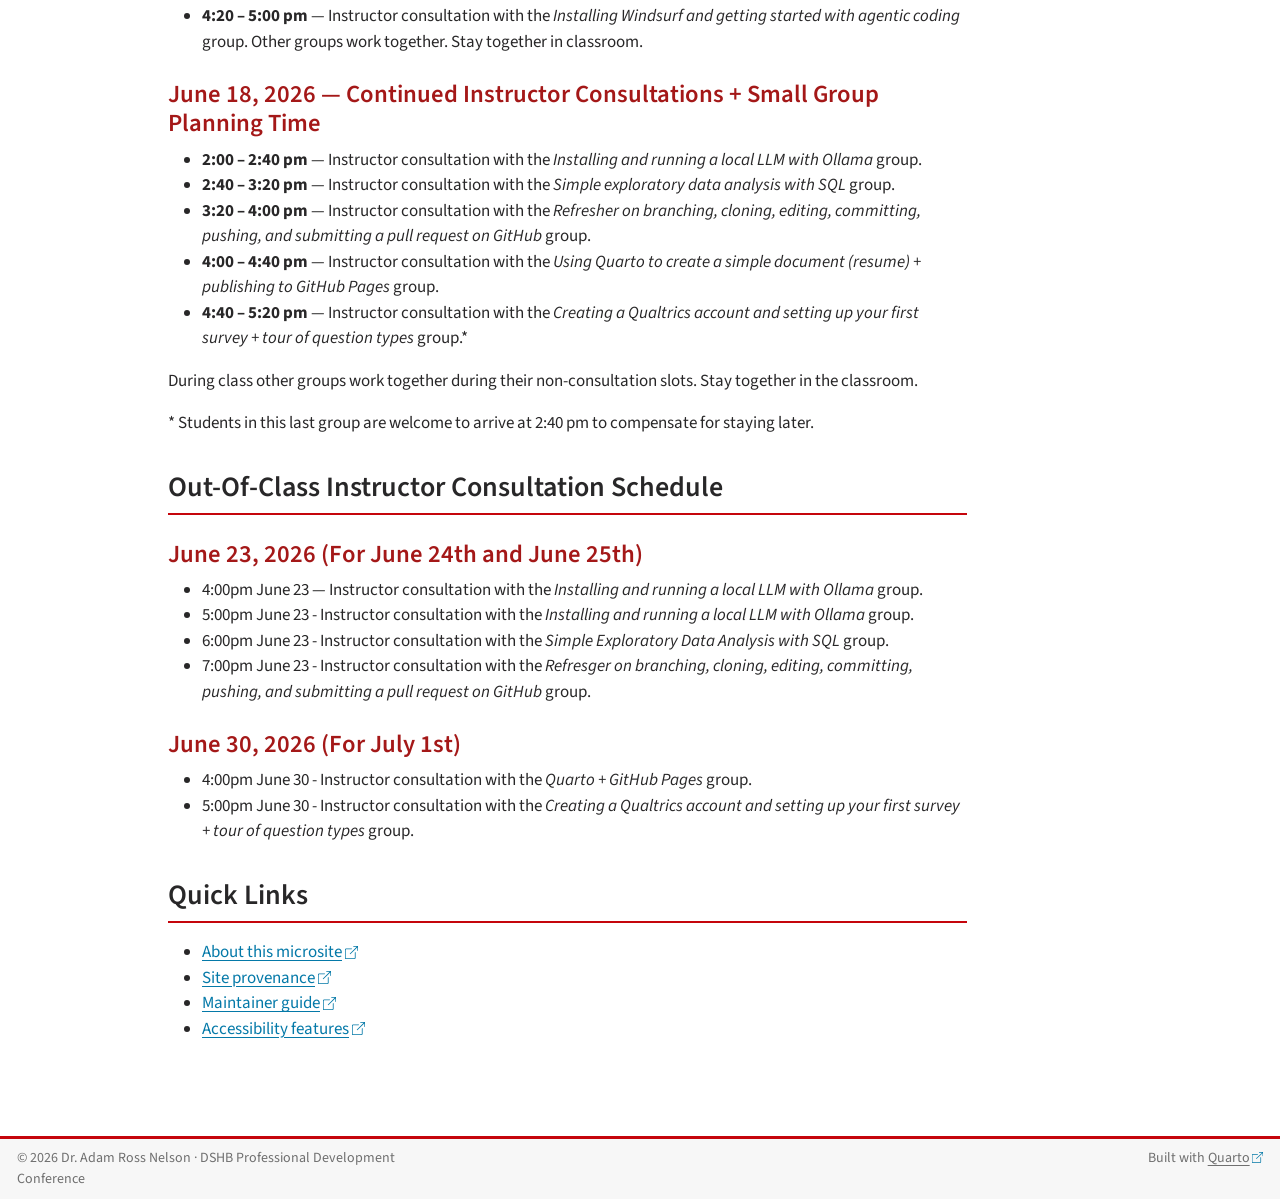
==== commit 5b94427d: "Built site for gh-pages" ====
--- a/index.html
+++ b/index.html
@@ -182,6 +182,11 @@
   <ul class="collapse">
   <li><a href="#june-17-2026-welcome-course-orientation" id="toc-june-17-2026-welcome-course-orientation" class="nav-link" data-scroll-target="#june-17-2026-welcome-course-orientation">June 17, 2026 — Welcome + Course Orientation</a></li>
   <li><a href="#june-18-2026-continued-instructor-consultations-small-group-planning-time" id="toc-june-18-2026-continued-instructor-consultations-small-group-planning-time" class="nav-link" data-scroll-target="#june-18-2026-continued-instructor-consultations-small-group-planning-time">June 18, 2026 — Continued Instructor Consultations + Small Group Planning Time</a></li>
+  </ul></li>
+  <li><a href="#out-of-class-instructor-consultation-schedule" id="toc-out-of-class-instructor-consultation-schedule" class="nav-link" data-scroll-target="#out-of-class-instructor-consultation-schedule">Out-Of-Class Instructor Consultation Schedule</a>
+  <ul class="collapse">
+  <li><a href="#june-23-2026-for-june-24th-and-june-25th" id="toc-june-23-2026-for-june-24th-and-june-25th" class="nav-link" data-scroll-target="#june-23-2026-for-june-24th-and-june-25th">June 23, 2026 (For June 24th and June 25th)</a></li>
+  <li><a href="#june-30-2026-for-july-1st" id="toc-june-30-2026-for-july-1st" class="nav-link" data-scroll-target="#june-30-2026-for-july-1st">June 30, 2026 (For July 1st)</a></li>
   </ul></li>
   <li><a href="#quick-links" id="toc-quick-links" class="nav-link" data-scroll-target="#quick-links">Quick Links</a></li>
   </ul>
@@ -277,7 +282,7 @@
 <li><strong>2:50 – 3:00 pm</strong> — Break</li>
 <li><strong>3:00 – 3:50 pm</strong> — Demonstration mini-crash lesson on the <a href="./topics/cli.html">Command Line Interface + File System As a Tool</a></li>
 <li><strong>4:00 – 4:20 pm</strong> — Detailed discussion of the six topics, group assignments, and presentation schedule ahead.</li>
-<li><strong>4:20 – 5:00 pm</strong> — Instructor consultation with the <em>Installing Windsurf</em> group. Other groups work together. Stay together in classroom.</li>
+<li><strong>4:20 – 5:00 pm</strong> — Instructor consultation with the <em>Installing Windsurf and getting started with agentic coding</em> group. Other groups work together. Stay together in classroom.</li>
 </ul>
 </section>
 <section id="june-18-2026-continued-instructor-consultations-small-group-planning-time" class="level3">
@@ -285,12 +290,31 @@
 <ul>
 <li><strong>2:00 – 2:40 pm</strong> — Instructor consultation with the <em>Installing and running a local LLM with Ollama</em> group.</li>
 <li><strong>2:40 – 3:20 pm</strong> — Instructor consultation with the <em>Simple exploratory data analysis with SQL</em> group.</li>
-<li><strong>3:20 – 4:00 pm</strong> — Instructor consultation with the <em>Branching, cloning, editing, committing, pushing, and submitting a pull request on GitHub</em> group.</li>
-<li><strong>4:00 – 4:40 pm</strong> — Instructor consultation with the <em>Quarto + GitHub Pages</em> group.</li>
-<li><strong>4:40 – 5:20 pm</strong> — Instructor consultation with the <em>Qualtrics account, first survey, plus a tour of question types</em> group.*</li>
+<li><strong>3:20 – 4:00 pm</strong> — Instructor consultation with the <em>Refresher on branching, cloning, editing, committing, pushing, and submitting a pull request on GitHub</em> group.</li>
+<li><strong>4:00 – 4:40 pm</strong> — Instructor consultation with the <em>Using Quarto to create a simple document (resume) + publishing to GitHub Pages</em> group.</li>
+<li><strong>4:40 – 5:20 pm</strong> — Instructor consultation with the <em>Creating a Qualtrics account and setting up your first survey + tour of question types</em> group.*</li>
 </ul>
+<p>During class other groups work together during their non-consultation slots. Stay together in the classroom.</p>
 <p>* Students in this last group are welcome to arrive at 2:40 pm to compensate for staying later.</p>
-<p>Other groups work together during their non-consultation slots. Stay together in the classroom.</p>
+</section>
+</section>
+<section id="out-of-class-instructor-consultation-schedule" class="level2">
+<h2 class="anchored" data-anchor-id="out-of-class-instructor-consultation-schedule">Out-Of-Class Instructor Consultation Schedule</h2>
+<section id="june-23-2026-for-june-24th-and-june-25th" class="level3">
+<h3 class="anchored" data-anchor-id="june-23-2026-for-june-24th-and-june-25th">June 23, 2026 (For June 24th and June 25th)</h3>
+<ul>
+<li>4:00pm June 23 — Instructor consultation with the <em>Installing and running a local LLM with Ollama</em> group.</li>
+<li>5:00pm June 23 - Instructor consultation with the <em>Installing and running a local LLM with Ollama</em> group.</li>
+<li>6:00pm June 23 - Instructor consultation with the <em>Simple Exploratory Data Analysis with SQL</em> group.</li>
+<li>7:00pm June 23 - Instructor consultation with the <em>Refresger on branching, cloning, editing, committing, pushing, and submitting a pull request on GitHub</em> group.</li>
+</ul>
+</section>
+<section id="june-30-2026-for-july-1st" class="level3">
+<h3 class="anchored" data-anchor-id="june-30-2026-for-july-1st">June 30, 2026 (For July 1st)</h3>
+<ul>
+<li>4:00pm June 30 - Instructor consultation with the <em>Quarto + GitHub Pages</em> group.</li>
+<li>5:00pm June 30 - Instructor consultation with the <em>Creating a Qualtrics account and setting up your first survey + tour of question types</em> group.</li>
+</ul>
 </section>
 </section>
 <section id="quick-links" class="level2">
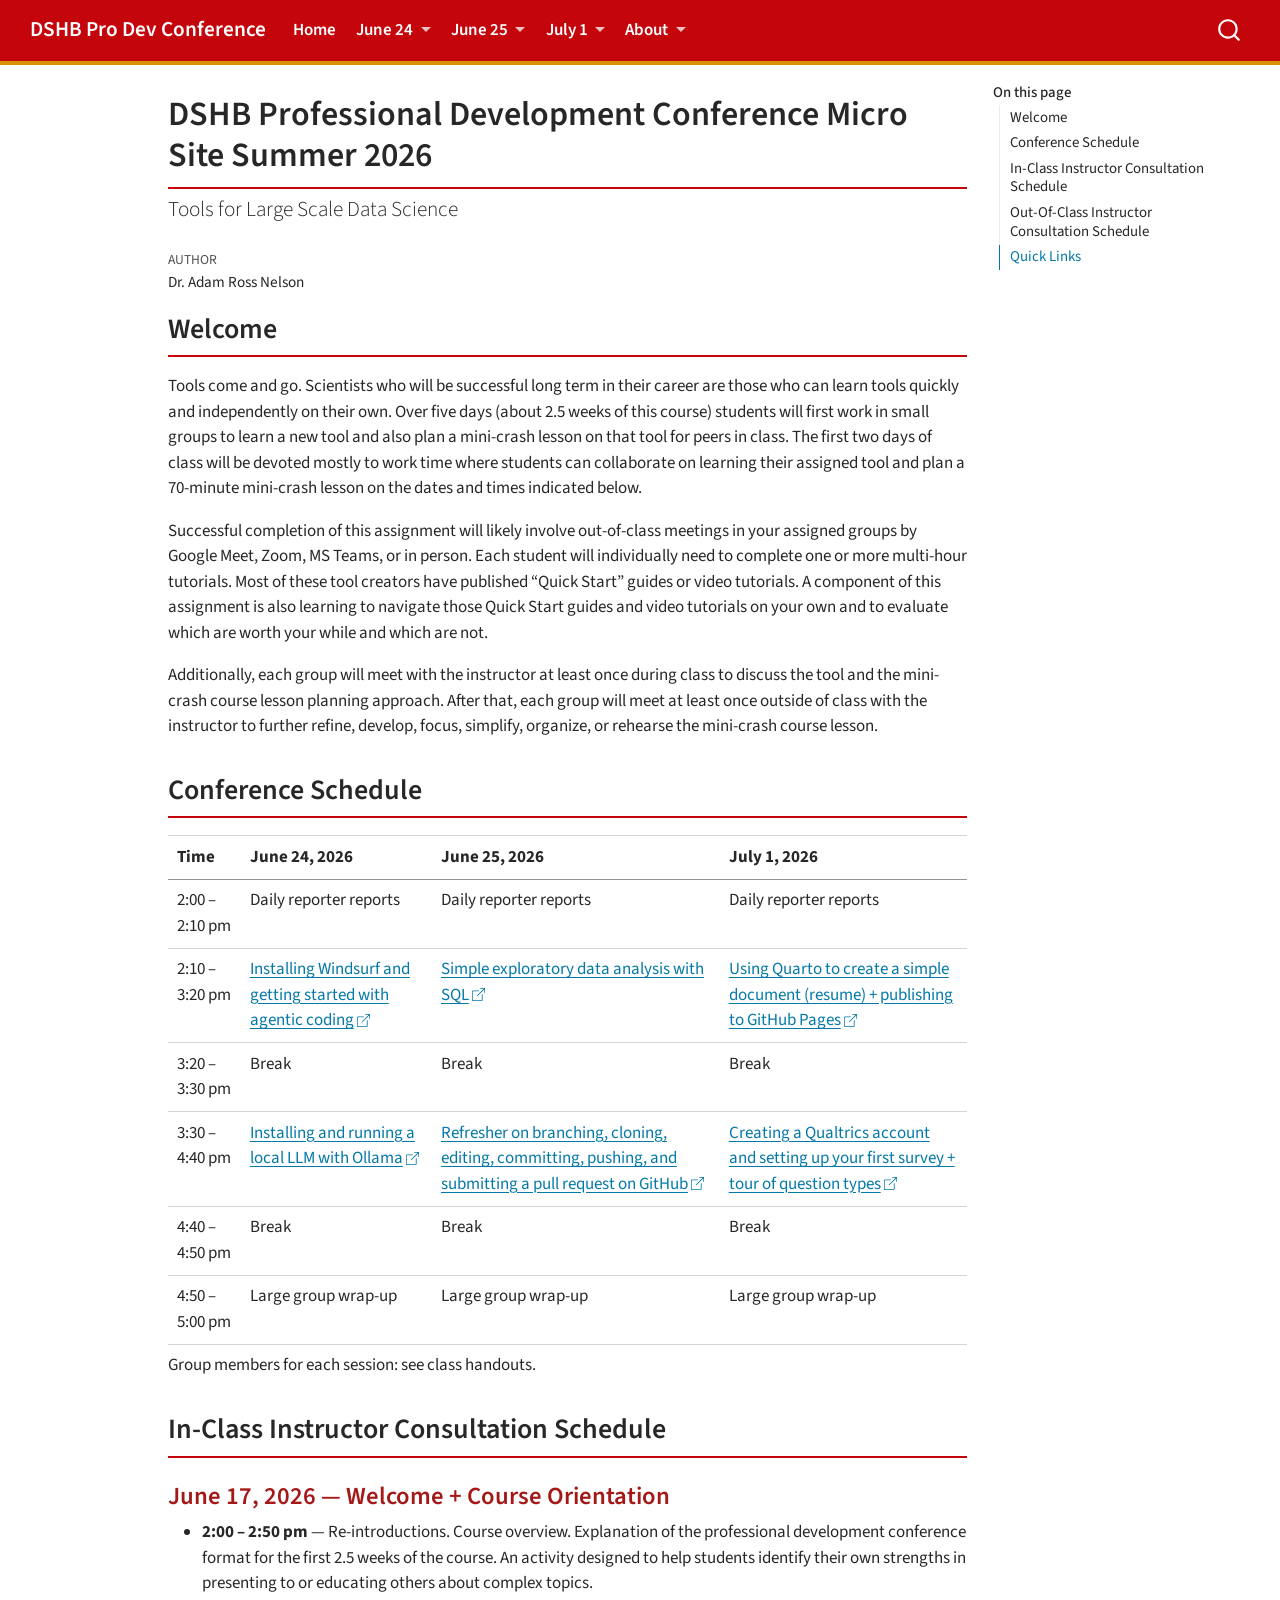
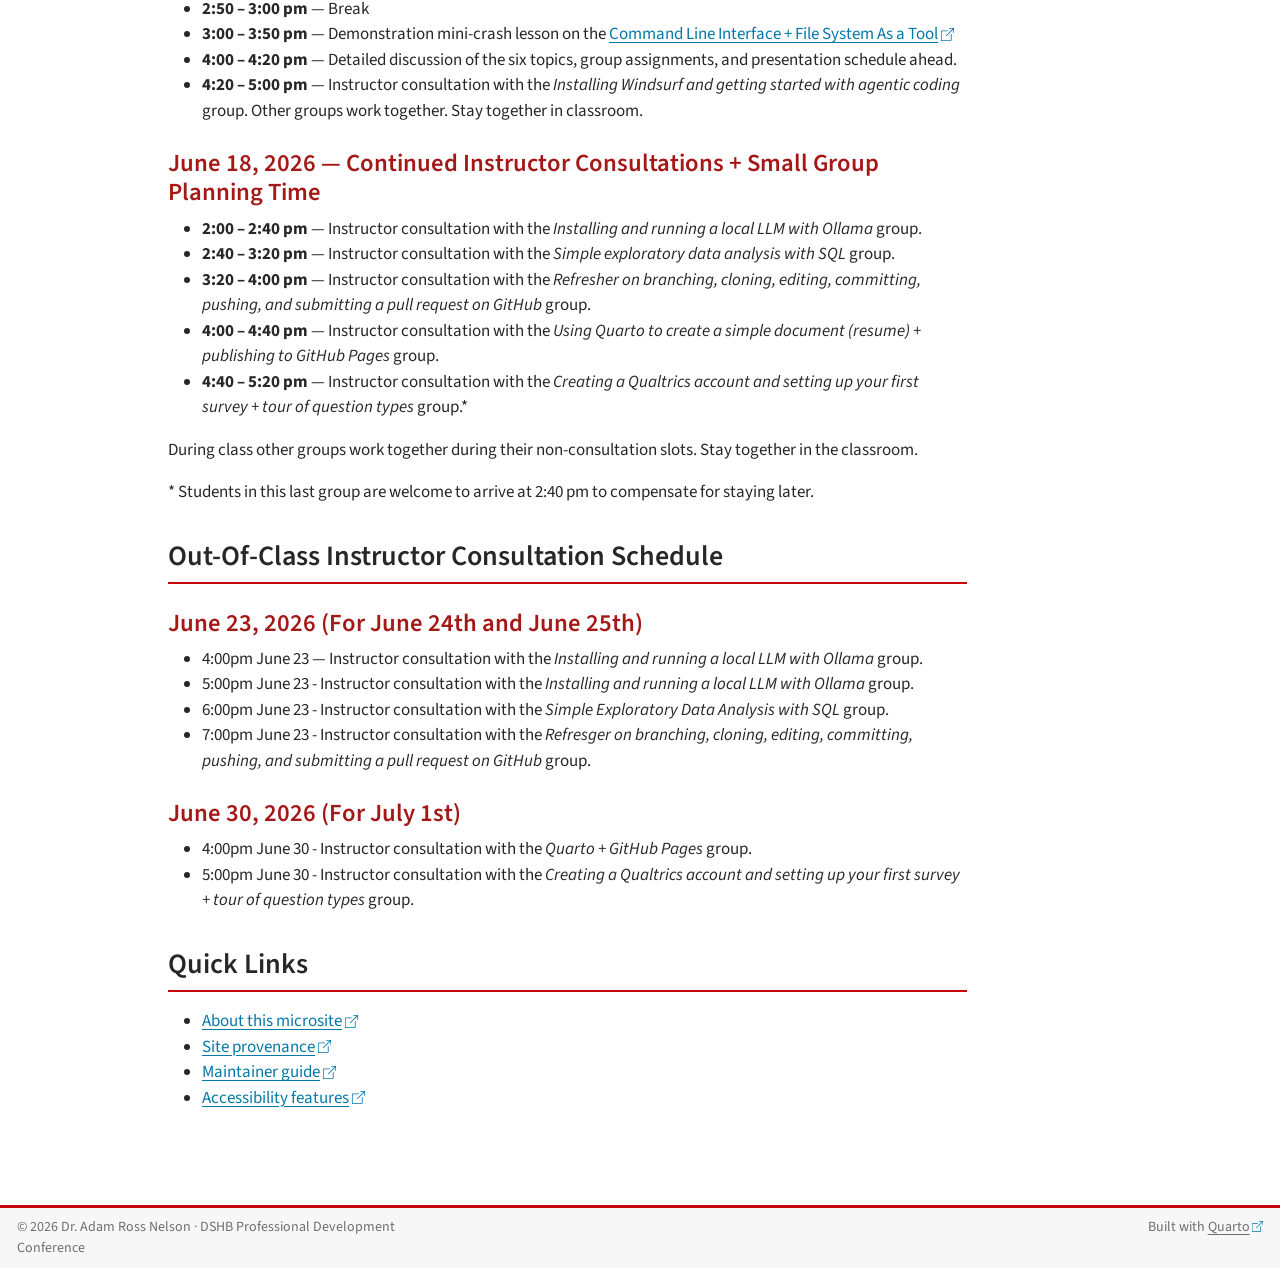
==== commit 56a50c7b: "Built site for gh-pages" ====
--- a/index.html
+++ b/index.html
@@ -240,31 +240,37 @@
 </thead>
 <tbody>
 <tr class="odd">
-<td>2:00 – 3:10 pm</td>
+<td>2:00 – 2:10 pm</td>
+<td>Daily reporter reports</td>
+<td>Daily reporter reports</td>
+<td>Daily reporter reports</td>
+</tr>
+<tr class="even">
+<td>2:10 – 3:20 pm</td>
 <td><a href="./topics/windsurf.html">Installing Windsurf and getting started with agentic coding</a></td>
 <td><a href="./topics/sql.html">Simple exploratory data analysis with SQL</a></td>
 <td><a href="./topics/quarto.html">Using Quarto to create a simple document (resume) + publishing to GitHub Pages</a></td>
 </tr>
-<tr class="even">
-<td>3:10 – 3:20 pm</td>
+<tr class="odd">
+<td>3:20 – 3:30 pm</td>
 <td>Break</td>
 <td>Break</td>
 <td>Break</td>
 </tr>
-<tr class="odd">
-<td>3:20 – 4:30 pm</td>
+<tr class="even">
+<td>3:30 – 4:40 pm</td>
 <td><a href="./topics/ollama.html">Installing and running a local LLM with Ollama</a></td>
 <td><a href="./topics/github.html">Refresher on branching, cloning, editing, committing, pushing, and submitting a pull request on GitHub</a></td>
 <td><a href="./topics/qualtrics.html">Creating a Qualtrics account and setting up your first survey + tour of question types</a></td>
 </tr>
-<tr class="even">
-<td>4:30 – 4:40 pm</td>
+<tr class="odd">
+<td>4:40 – 4:50 pm</td>
 <td>Break</td>
 <td>Break</td>
 <td>Break</td>
 </tr>
-<tr class="odd">
-<td>4:40 – 5:00 pm</td>
+<tr class="even">
+<td>4:50 – 5:00 pm</td>
 <td>Large group wrap-up</td>
 <td>Large group wrap-up</td>
 <td>Large group wrap-up</td>
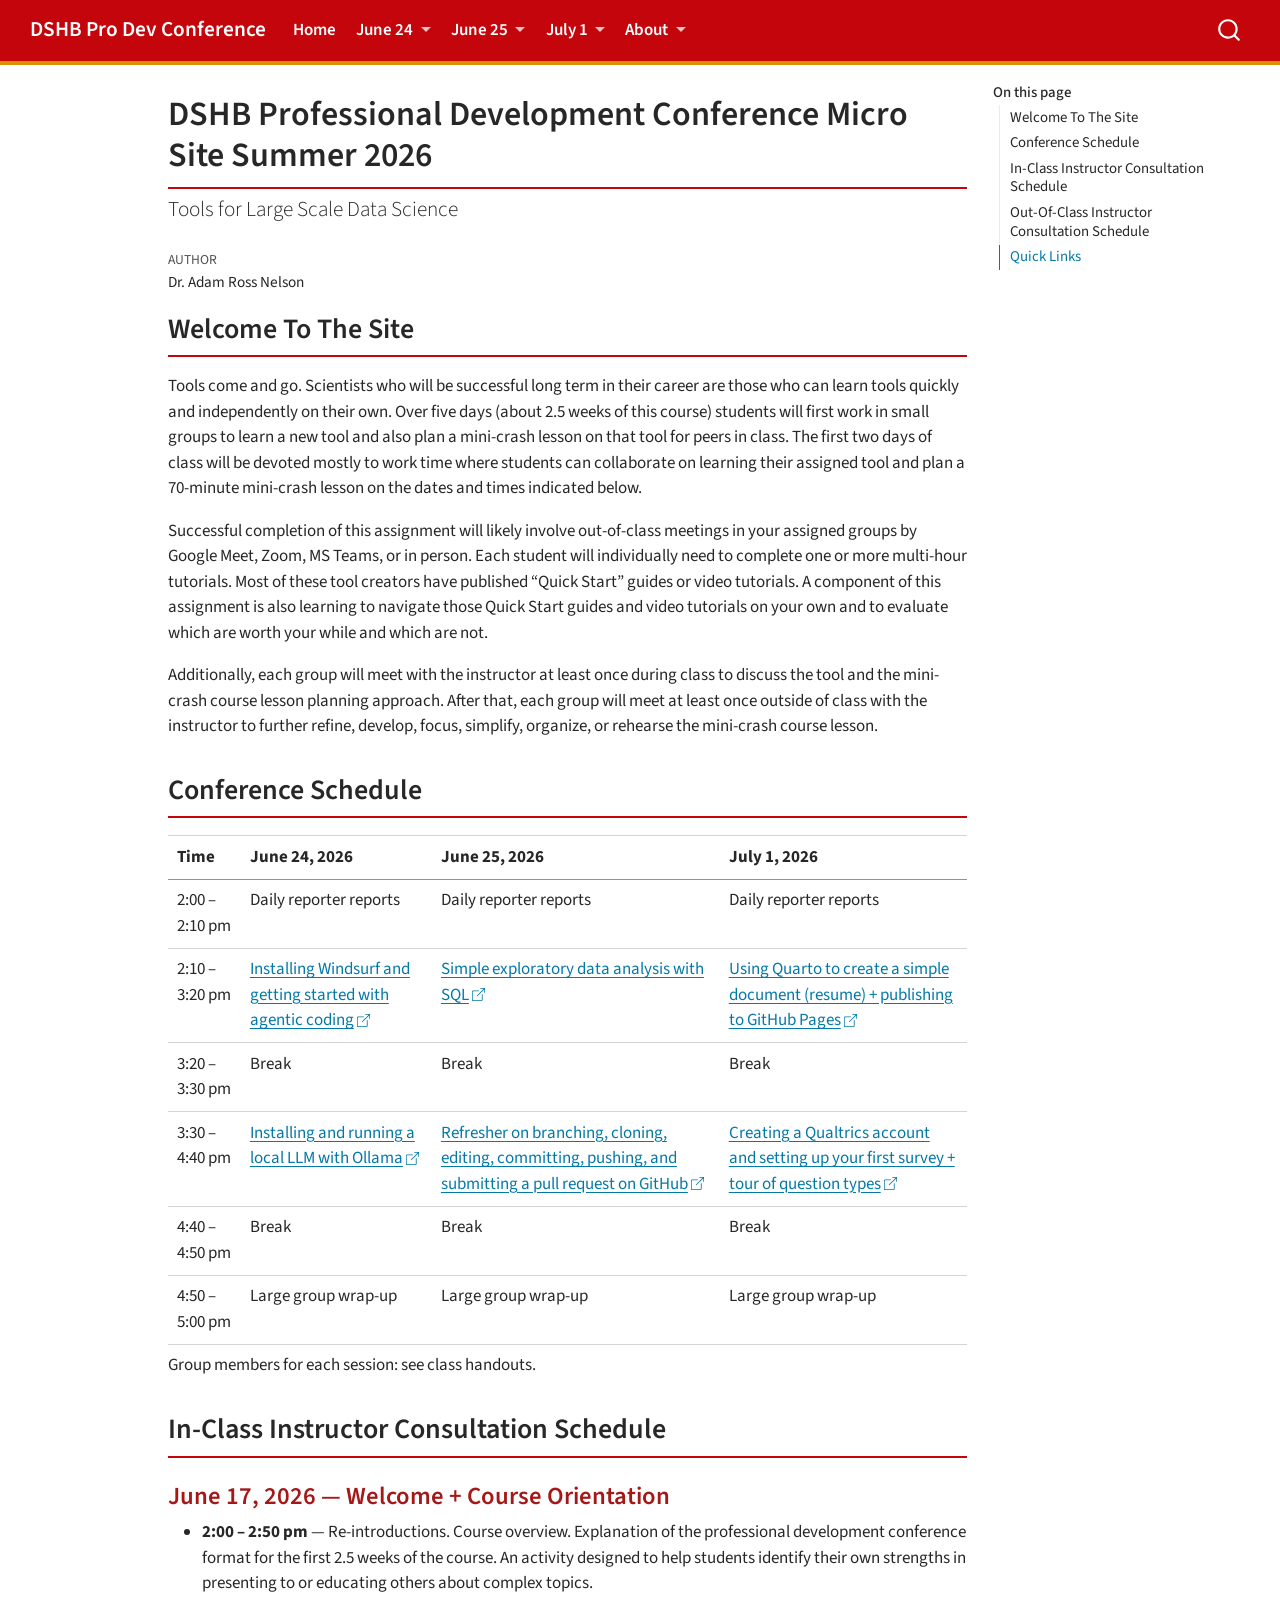
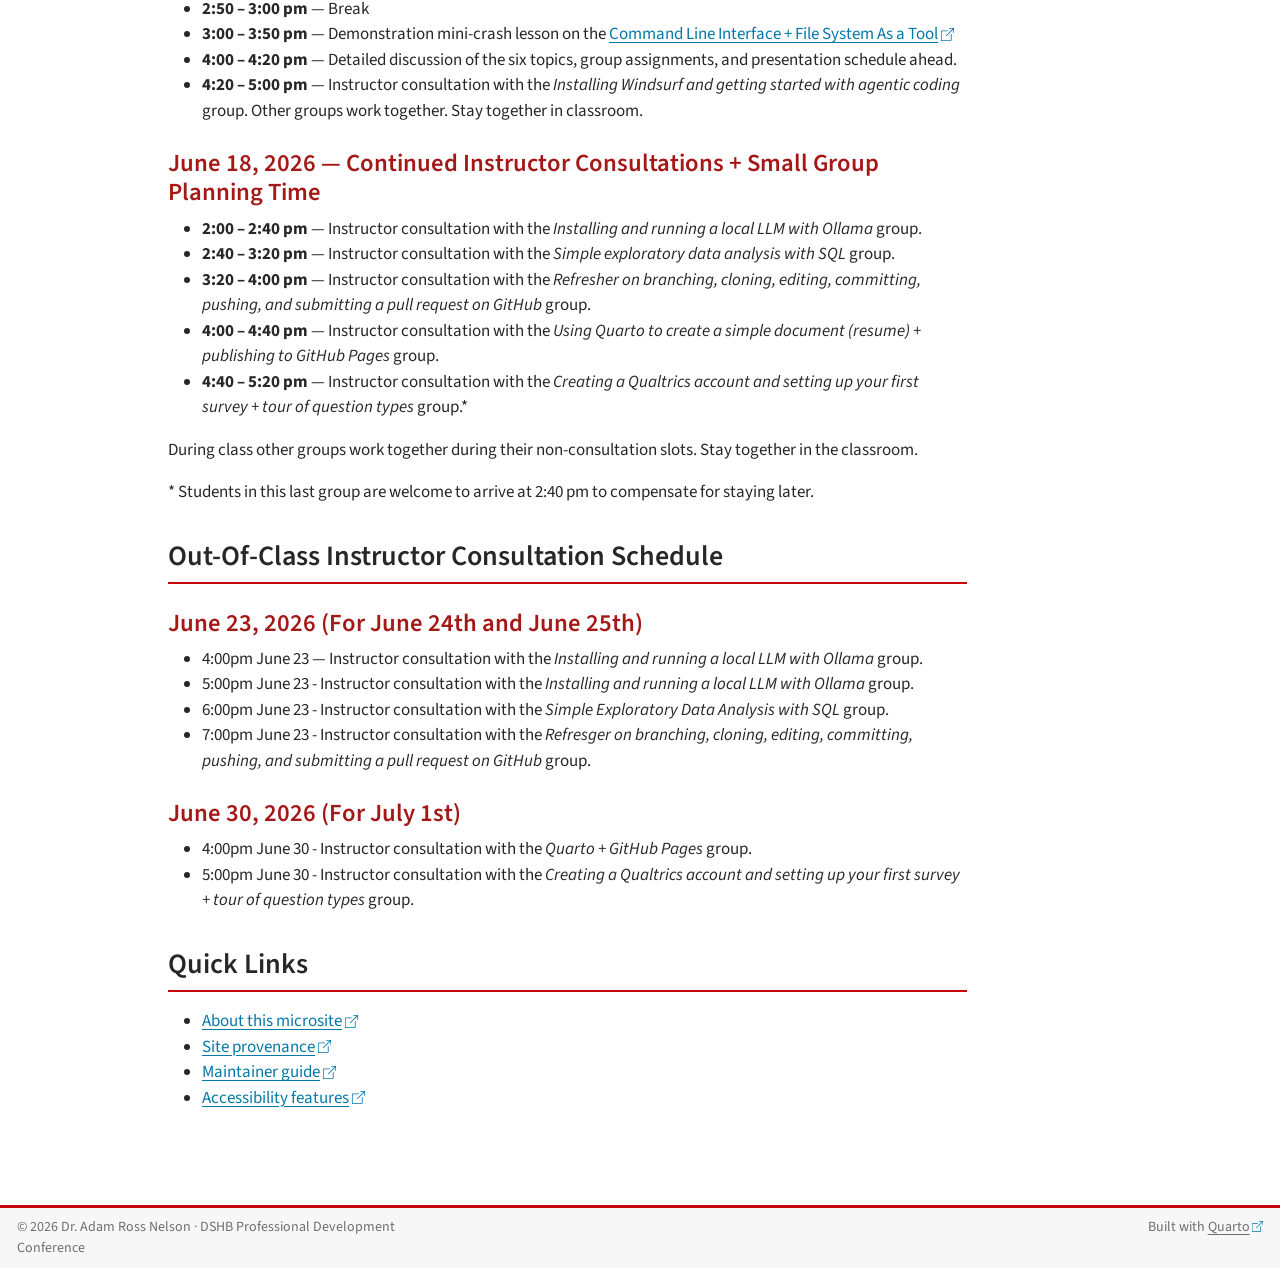
==== commit 543a9f05: "Built site for gh-pages" ====
--- a/index.html
+++ b/index.html
@@ -176,7 +176,7 @@
     <h2 id="toc-title">On this page</h2>
    
   <ul>
-  <li><a href="#welcome" id="toc-welcome" class="nav-link active" data-scroll-target="#welcome">Welcome</a></li>
+  <li><a href="#welcome-to-the-site" id="toc-welcome-to-the-site" class="nav-link active" data-scroll-target="#welcome-to-the-site">Welcome To The Site</a></li>
   <li><a href="#conference-schedule" id="toc-conference-schedule" class="nav-link" data-scroll-target="#conference-schedule">Conference Schedule</a></li>
   <li><a href="#in-class-instructor-consultation-schedule" id="toc-in-class-instructor-consultation-schedule" class="nav-link" data-scroll-target="#in-class-instructor-consultation-schedule">In-Class Instructor Consultation Schedule</a>
   <ul class="collapse">
@@ -221,8 +221,8 @@
 </header>
 
 
-<section id="welcome" class="level2">
-<h2 class="anchored" data-anchor-id="welcome">Welcome</h2>
+<section id="welcome-to-the-site" class="level2">
+<h2 class="anchored" data-anchor-id="welcome-to-the-site">Welcome To The Site</h2>
 <p>Tools come and go. Scientists who will be successful long term in their career are those who can learn tools quickly and independently on their own. Over five days (about 2.5 weeks of this course) students will first work in small groups to learn a new tool and also plan a mini-crash lesson on that tool for peers in class. The first two days of class will be devoted mostly to work time where students can collaborate on learning their assigned tool and plan a 70-minute mini-crash lesson on the dates and times indicated below.</p>
 <p>Successful completion of this assignment will likely involve out-of-class meetings in your assigned groups by Google Meet, Zoom, MS Teams, or in person. Each student will individually need to complete one or more multi-hour tutorials. Most of these tool creators have published “Quick Start” guides or video tutorials. A component of this assignment is also learning to navigate those Quick Start guides and video tutorials on your own and to evaluate which are worth your while and which are not.</p>
 <p>Additionally, each group will meet with the instructor at least once during class to discuss the tool and the mini-crash course lesson planning approach. After that, each group will meet at least once outside of class with the instructor to further refine, develop, focus, simplify, organize, or rehearse the mini-crash course lesson.</p>
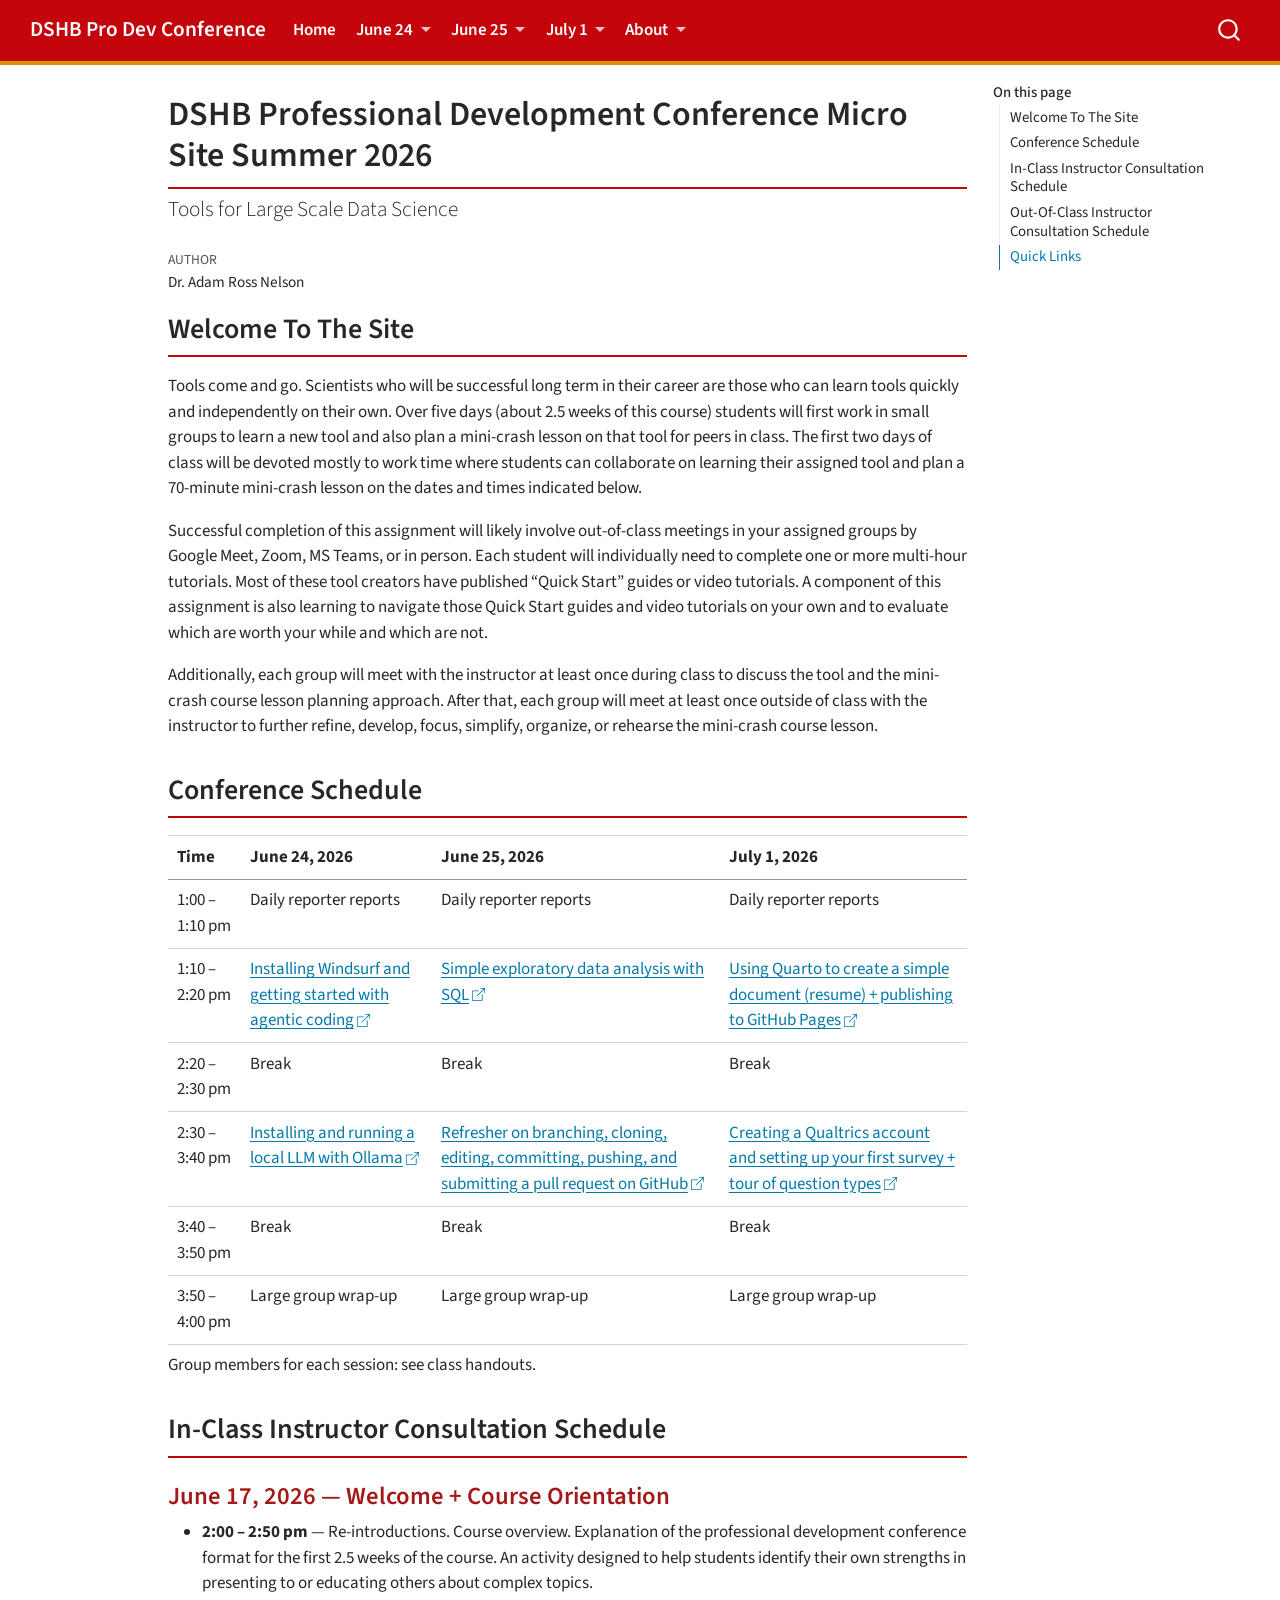
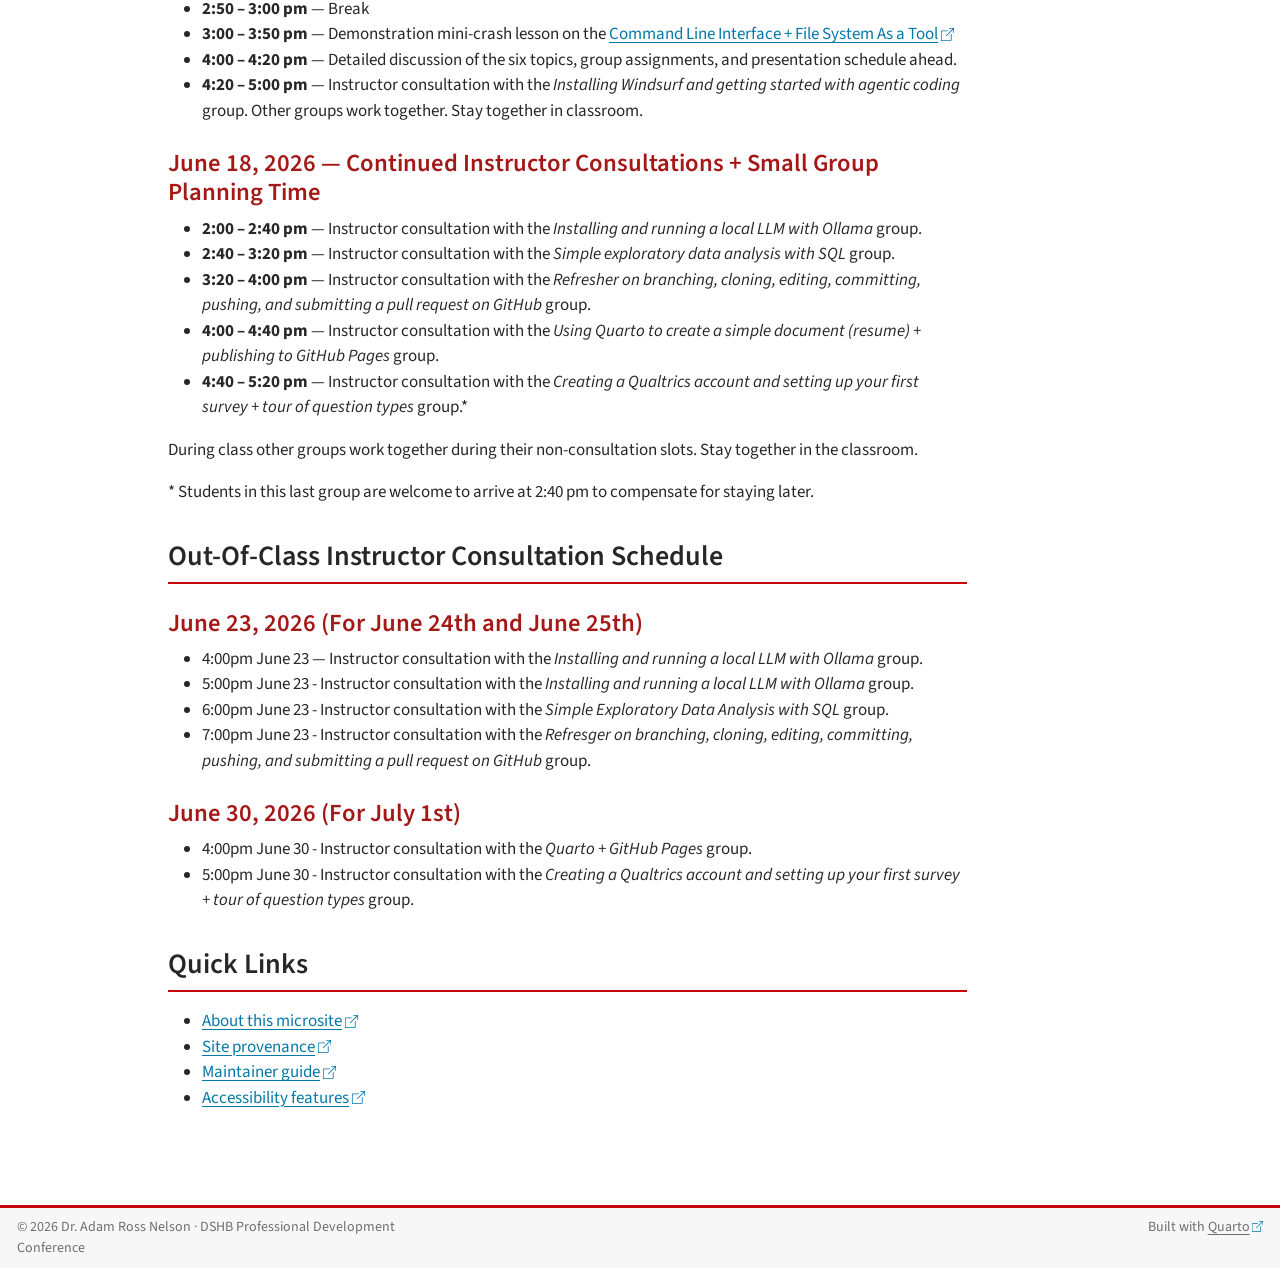
==== commit 501472b3: "Built site for gh-pages" ====
--- a/index.html
+++ b/index.html
@@ -240,37 +240,37 @@
 </thead>
 <tbody>
 <tr class="odd">
-<td>2:00 – 2:10 pm</td>
+<td>1:00 – 1:10 pm</td>
 <td>Daily reporter reports</td>
 <td>Daily reporter reports</td>
 <td>Daily reporter reports</td>
 </tr>
 <tr class="even">
-<td>2:10 – 3:20 pm</td>
+<td>1:10 – 2:20 pm</td>
 <td><a href="./topics/windsurf.html">Installing Windsurf and getting started with agentic coding</a></td>
 <td><a href="./topics/sql.html">Simple exploratory data analysis with SQL</a></td>
 <td><a href="./topics/quarto.html">Using Quarto to create a simple document (resume) + publishing to GitHub Pages</a></td>
 </tr>
 <tr class="odd">
-<td>3:20 – 3:30 pm</td>
+<td>2:20 – 2:30 pm</td>
 <td>Break</td>
 <td>Break</td>
 <td>Break</td>
 </tr>
 <tr class="even">
-<td>3:30 – 4:40 pm</td>
+<td>2:30 – 3:40 pm</td>
 <td><a href="./topics/ollama.html">Installing and running a local LLM with Ollama</a></td>
 <td><a href="./topics/github.html">Refresher on branching, cloning, editing, committing, pushing, and submitting a pull request on GitHub</a></td>
 <td><a href="./topics/qualtrics.html">Creating a Qualtrics account and setting up your first survey + tour of question types</a></td>
 </tr>
 <tr class="odd">
-<td>4:40 – 4:50 pm</td>
+<td>3:40 – 3:50 pm</td>
 <td>Break</td>
 <td>Break</td>
 <td>Break</td>
 </tr>
 <tr class="even">
-<td>4:50 – 5:00 pm</td>
+<td>3:50 – 4:00 pm</td>
 <td>Large group wrap-up</td>
 <td>Large group wrap-up</td>
 <td>Large group wrap-up</td>
